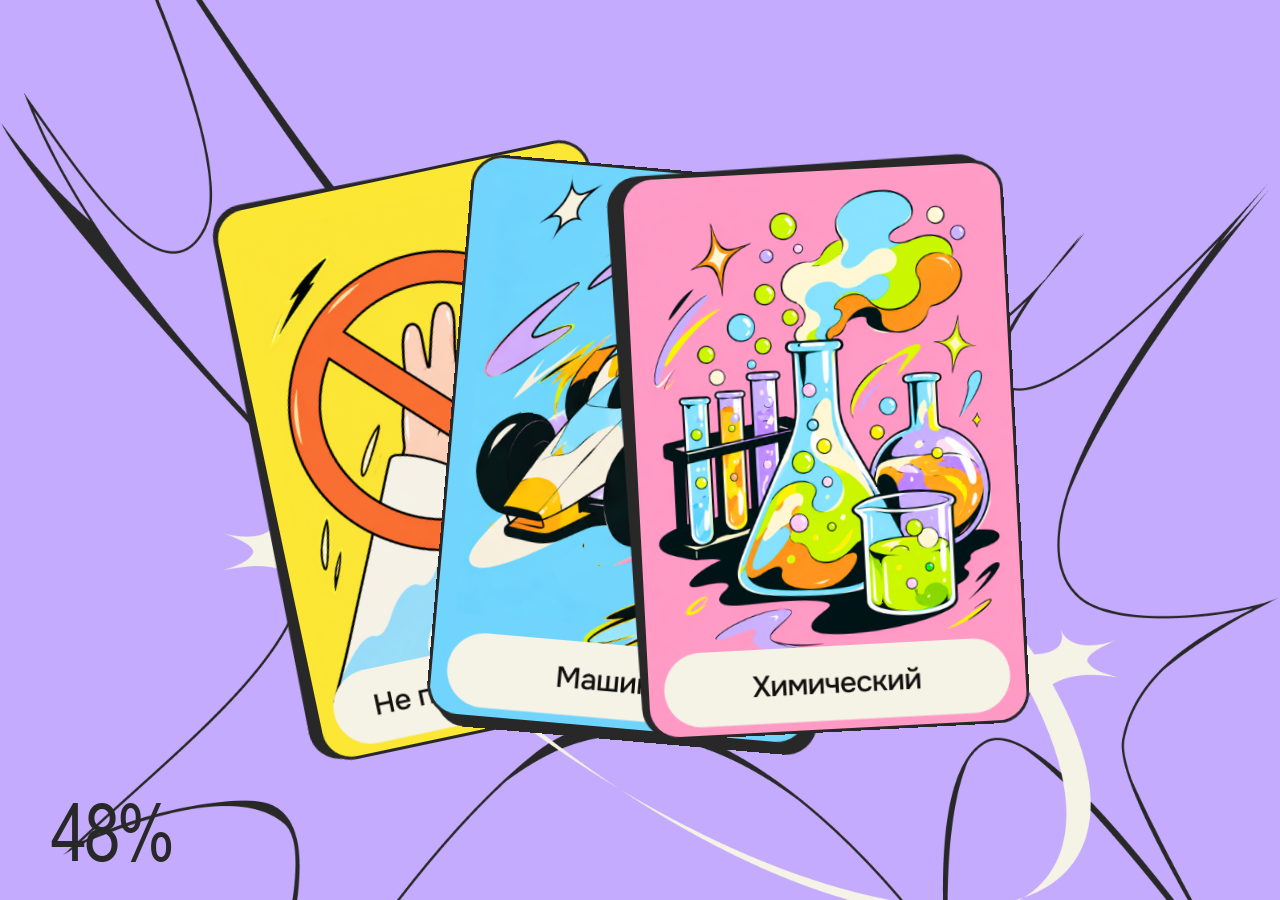
==== index.html @ 73726c88 "shitty updates" ====
<!doctype html>
<html lang="en">
  <head>
    <meta charset="UTF-8" />
    <meta name="viewport" content="width=device-width, initial-scale=1.0" />
    <meta
      name="description"
      content="Не твоё — социальный проект о стереотипах и выборе профессии."
    />
    <title>Не твоё — социальный проект</title>
    <link rel="stylesheet" href="./stylesheets/style.css" />
    <script src="./js/main.js" defer></script>
  </head>
  <body>
    <div
      class="preloader"
      id="preloader"
      aria-label="Загрузка сайта"
      role="status"
    >
      <div class="preloader__visual">
        <div class="preloader_card preloader_card--1">
          <div class="preloader_card__inner">
            <img src="./assets/cards/hand-down.png" alt="" />
            <div class="preloader_card__bg preloader_card__bg--1"></div>
          </div>
        </div>
        <div class="preloader_card preloader_card--2">
          <div class="preloader_card__inner">
            <img src="./assets/cards/car.png" alt="" />
            <div class="preloader_card__bg preloader_card__bg--2"></div>
          </div>
        </div>
        <div class="preloader_card preloader_card--3">
          <div class="preloader_card__inner">
            <img src="./assets/cards/chem.png" alt="" />
            <div class="preloader_card__bg preloader_card__bg--3"></div>
          </div>
        </div>
        <div class="preloader__number" id="loadingPercent">0%</div>
      </div>
    </div>
  <main class="main">
    <div class="menu">
      <a href="./about.html" class="menu_item">о проекте</a>
      <a href="./episodes/episode-1.html" class="menu_item">история</a>
      <a href="#" class="menu_item">советы</a>
    </div>
    <h1>Не твоё</h1>
    <h3>— фраза, с которой начинается выбор</h3>
    <div class="buttons_block">
      <a href="./episodes/episode-1.html" class="main__start text_h4">Начать историю</a>
      <button
        type="button"
        class="main__help"
        id="openRules"
        aria-label="Правила игры"></button>
    </div>
    <div class="main__cards">
      <div class="main__card main__card--1">
        <div class="main__card-inner">
          <img src="./assets/cards/hand-down.png" alt="">
          <div class="main__card-bg main__card-bg--1"></div>
        </div>
      </div>

      <div class="main__card main__card--2">
        <div class="main__card-inner">
          <img src="./assets/cards/car.png" alt="">
          <div class="main__card-bg main__card-bg--2"></div>
        </div>
      </div>

      <div class="main__card main__card--3">
        <div class="main__card-inner">
          <img src="./assets/cards/chem.png" alt="">
          <div class="main__card-bg main__card-bg--3"></div>
        </div>
      </div>

    </div>
  </main>
  <dialog class="rules-modal" id="rulesModal" aria-labelledby="rulesTitle">
  <div class="rules-modal__content">
    <h2 id="rulesTitle">Правила игры</h2>

    <p>
      Вам предстоит пройти путь девушки от&nbsp;детства до&nbsp;выбора профессии. На&nbsp;каждом этапе вы&nbsp;выбираете одну из&nbsp;карт&nbsp;— реакцию взрослого на&nbsp;её&nbsp;интересы и&nbsp;решения. После&nbsp;каждого выбора вы&nbsp;увидите, как&nbsp;он&nbsp;может повлиять на&nbsp;её&nbsp;восприятие себя и&nbsp;своих возможностей.
    </p>

    <button
      type="button"
      class="rules-modal__close"
      id="closeRules"
      aria-label="Закрыть правила"
    >
    </button>
  </div>
</dialog>
<script src="./js/rules.js" defer></script>
  </body>
</html>
---- stylesheets/style.css ----
@import url(reset.css);
@import url(fonts.css);
@import url(layout.css);
@import url(adaptive.css);
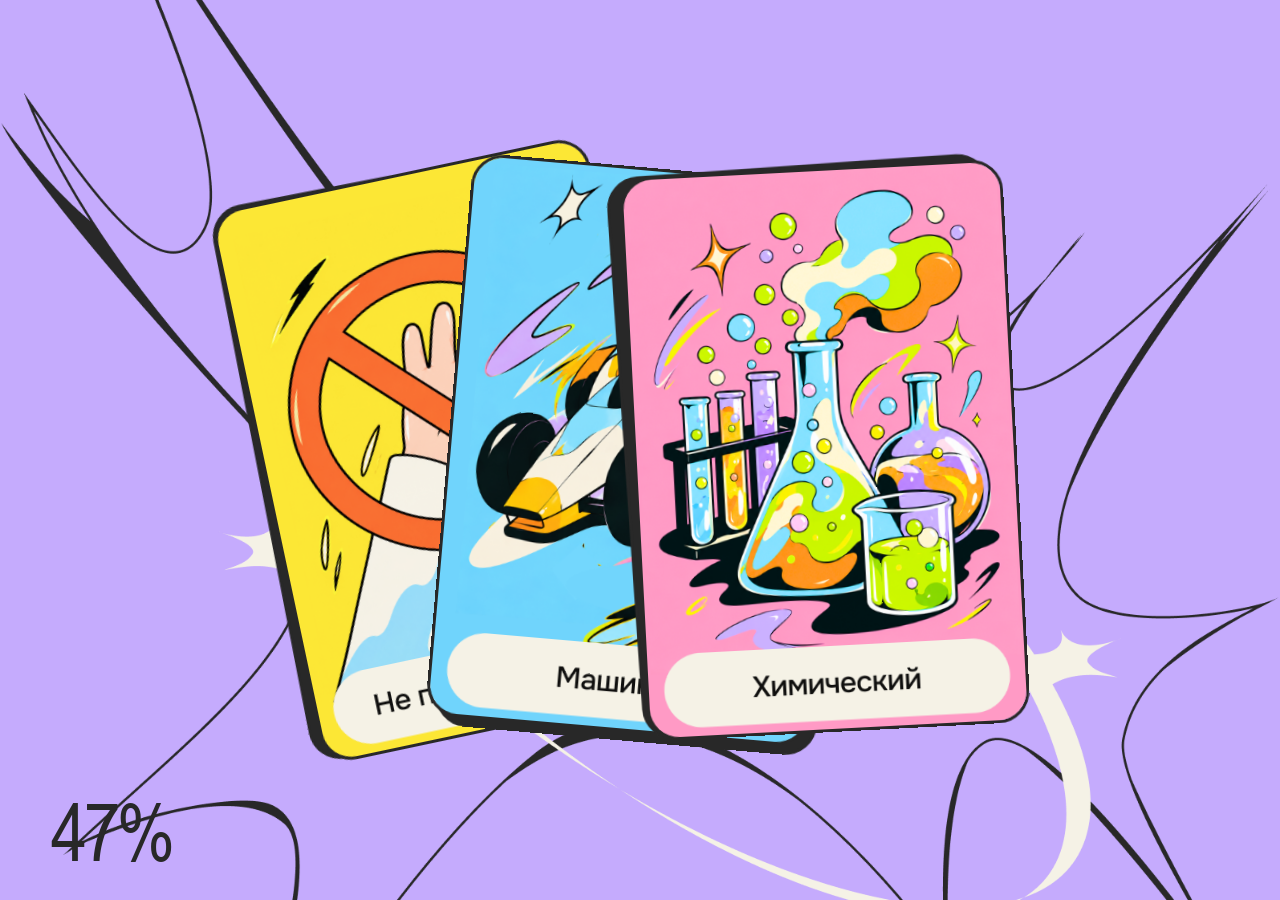
==== commit 2273e402: "main page" ====
--- a/index.html
+++ b/index.html
@@ -9,6 +9,7 @@
     />
     <title>Не твоё — социальный проект</title>
     <link rel="stylesheet" href="./stylesheets/style.css" />
+    <link rel="shortcut icon" href="./assets/close.svg" type="image/x-icon">
     <script src="./js/main.js" defer></script>
   </head>
   <body>
@@ -46,8 +47,8 @@
       <a href="./episodes/episode-1.html" class="menu_item">история</a>
       <a href="#" class="menu_item">советы</a>
     </div>
-    <h1>Не твоё</h1>
-    <h3>— фраза, с которой начинается выбор</h3>
+    <h1 class="text_h1 main_h1">Не твоё</h1>
+    <h3 class="text_h3 main_h3">фраза, с которой начинается выбор</h3>
     <div class="buttons_block">
       <a href="./episodes/episode-1.html" class="main__start text_h4">Начать историю</a>
       <button
@@ -82,9 +83,9 @@
   </main>
   <dialog class="rules-modal" id="rulesModal" aria-labelledby="rulesTitle">
   <div class="rules-modal__content">
-    <h2 id="rulesTitle">Правила игры</h2>
+    <h2 class="text_h2" id="rulesTitle">Правила игры</h2>
 
-    <p>
+    <p class="text_m">
       Вам предстоит пройти путь девушки от&nbsp;детства до&nbsp;выбора профессии. На&nbsp;каждом этапе вы&nbsp;выбираете одну из&nbsp;карт&nbsp;— реакцию взрослого на&nbsp;её&nbsp;интересы и&nbsp;решения. После&nbsp;каждого выбора вы&nbsp;увидите, как&nbsp;он&nbsp;может повлиять на&nbsp;её&nbsp;восприятие себя и&nbsp;своих возможностей.
     </p>
 
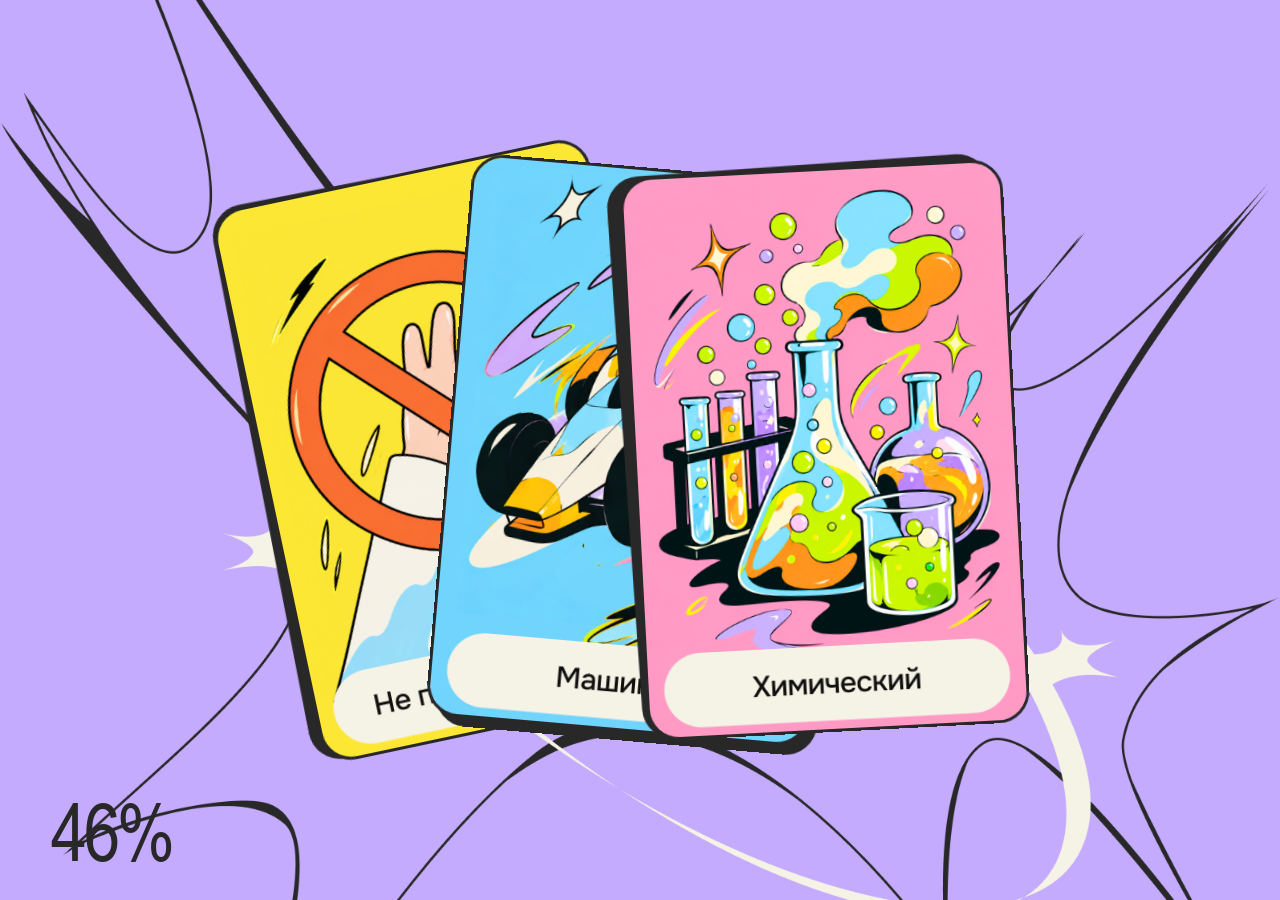
==== commit 72bb59e7: "fixed episode 2" ====
--- a/index.html
+++ b/index.html
@@ -42,12 +42,12 @@
       </div>
     </div>
   <main class="main">
-    <div class="menu">
+    <nav class="menu" aria-label="Навигация">
       <a href="./about.html" class="menu_item">о проекте</a>
-      <a href="./episodes/episode-1.html" class="menu_item">история</a>
-      <a href="#" class="menu_item">советы</a>
-    </div>
-    <h1 class="text_h1 main_h1">Не твоё</h1>
+      <a href="./index.html" class="menu_item">история</a>
+      <a href="./situations.html" class="menu_item">разборы</a>
+    </nav>
+    <h1 class="main_h1">Не твоё</h1>
     <h3 class="text_h3 main_h3">фраза, с которой начинается выбор</h3>
     <div class="buttons_block">
       <a href="./episodes/episode-1.html" class="main__start text_h4">Начать историю</a>
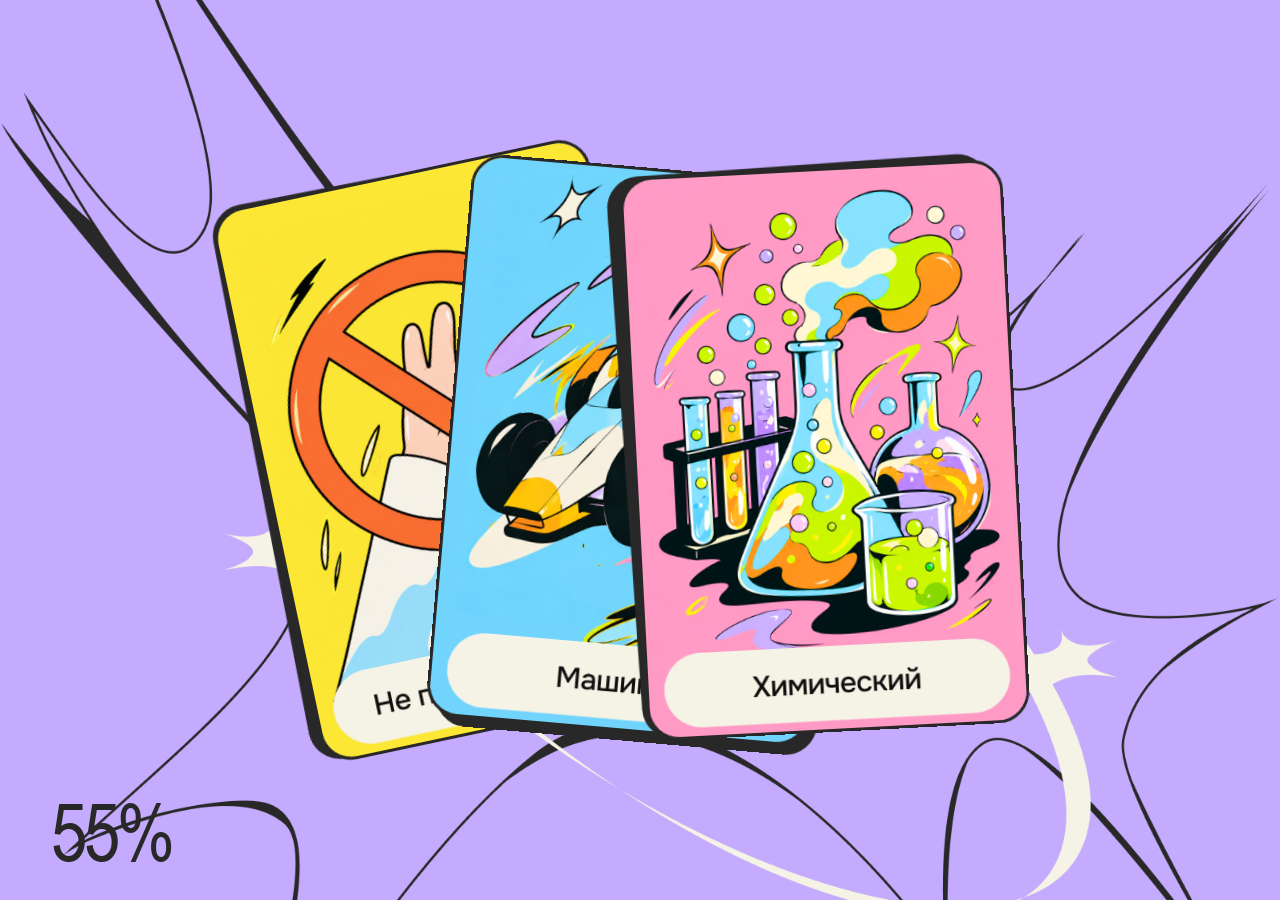
==== commit ee14483c: "adjusted main page" ====
--- a/index.html
+++ b/index.html
@@ -47,6 +47,10 @@
       <a href="./index.html" class="menu_item">история</a>
       <a href="./situations.html" class="menu_item">разборы</a>
     </nav>
+    <img src="./assets/green_buble.svg" alt="" class="main_green_bubble">
+    <div class="main_bubble">
+      <p>Ну ты же<br>девочка!</p>
+    </div>
     <h1 class="main_h1">Не твоё</h1>
     <h3 class="text_h3 main_h3">фраза, с которой начинается выбор</h3>
     <div class="buttons_block">
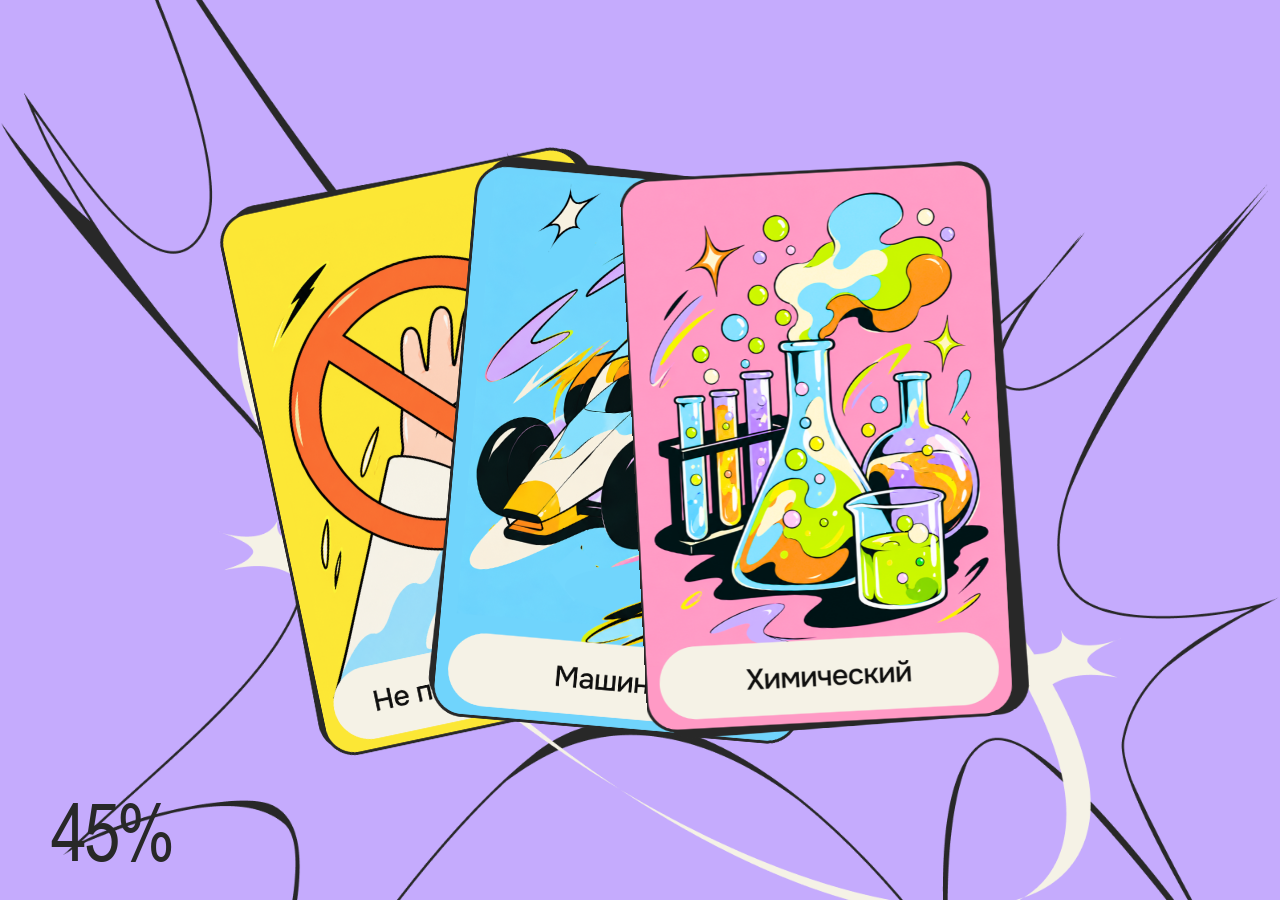
==== commit da2427f1: "adjustments" ====
--- a/index.html
+++ b/index.html
@@ -23,19 +23,16 @@
         <div class="preloader_card preloader_card--1">
           <div class="preloader_card__inner">
             <img src="./assets/cards/hand-down.png" alt="" />
-            <div class="preloader_card__bg preloader_card__bg--1"></div>
           </div>
         </div>
         <div class="preloader_card preloader_card--2">
           <div class="preloader_card__inner">
             <img src="./assets/cards/car.png" alt="" />
-            <div class="preloader_card__bg preloader_card__bg--2"></div>
           </div>
         </div>
         <div class="preloader_card preloader_card--3">
           <div class="preloader_card__inner">
             <img src="./assets/cards/chem.png" alt="" />
-            <div class="preloader_card__bg preloader_card__bg--3"></div>
           </div>
         </div>
         <div class="preloader__number" id="loadingPercent">0%</div>
@@ -65,21 +62,18 @@
       <div class="main__card main__card--1">
         <div class="main__card-inner">
           <img src="./assets/cards/hand-down.png" alt="">
-          <div class="main__card-bg main__card-bg--1"></div>
         </div>
       </div>
 
       <div class="main__card main__card--2">
         <div class="main__card-inner">
           <img src="./assets/cards/car.png" alt="">
-          <div class="main__card-bg main__card-bg--2"></div>
         </div>
       </div>
 
       <div class="main__card main__card--3">
         <div class="main__card-inner">
           <img src="./assets/cards/chem.png" alt="">
-          <div class="main__card-bg main__card-bg--3"></div>
         </div>
       </div>
 
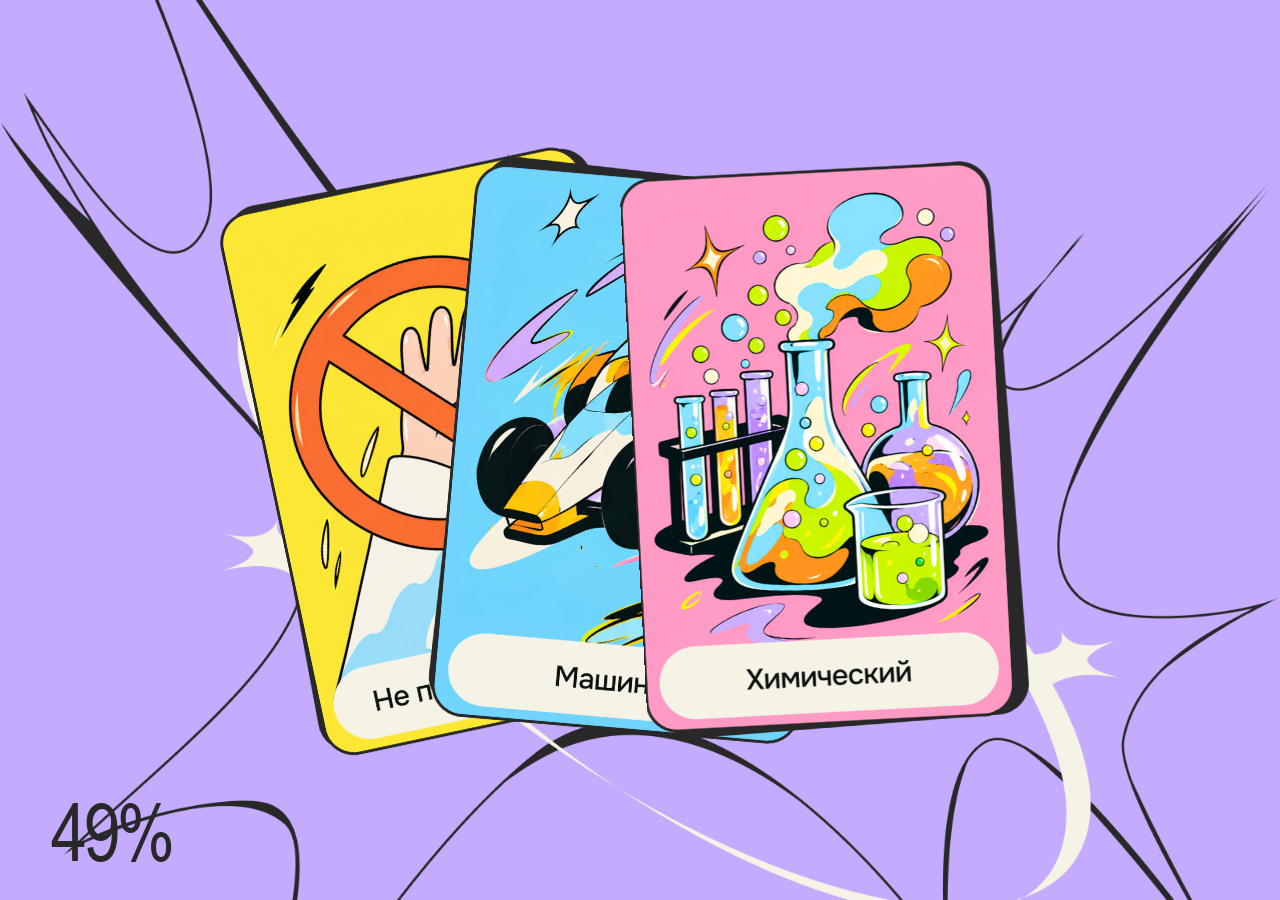
==== commit 695058ab: "added counter" ====
--- a/index.html
+++ b/index.html
@@ -11,6 +11,19 @@
     <link rel="stylesheet" href="./stylesheets/style.css" />
     <link rel="shortcut icon" href="./assets/close.svg" type="image/x-icon">
     <script src="./js/main.js" defer></script>
+    <!-- Yandex.Metrika counter -->
+    <script type="text/javascript">
+        (function(m,e,t,r,i,k,a){
+            m[i]=m[i]||function(){(m[i].a=m[i].a||[]).push(arguments)};
+            m[i].l=1*new Date();
+            for (var j = 0; j < document.scripts.length; j++) {if (document.scripts[j].src === r) { return; }}
+            k=e.createElement(t),a=e.getElementsByTagName(t)[0],k.async=1,k.src=r,a.parentNode.insertBefore(k,a)
+        })(window, document,'script','https://mc.yandex.ru/metrika/tag.js?id=113823030', 'ym');
+
+        ym(113823030, 'init', {ssr:true, webvisor:true, clickmap:true, ecommerce:"dataLayer", referrer: document.referrer, url: location.href, accurateTrackBounce:true, trackLinks:true});
+    </script>
+    <noscript><div><img src="https://mc.yandex.ru/watch/113823030" style="position:absolute; left:-9999px;" alt="" /></div></noscript>
+    <!-- /Yandex.Metrika counter -->
   </head>
   <body>
     <div
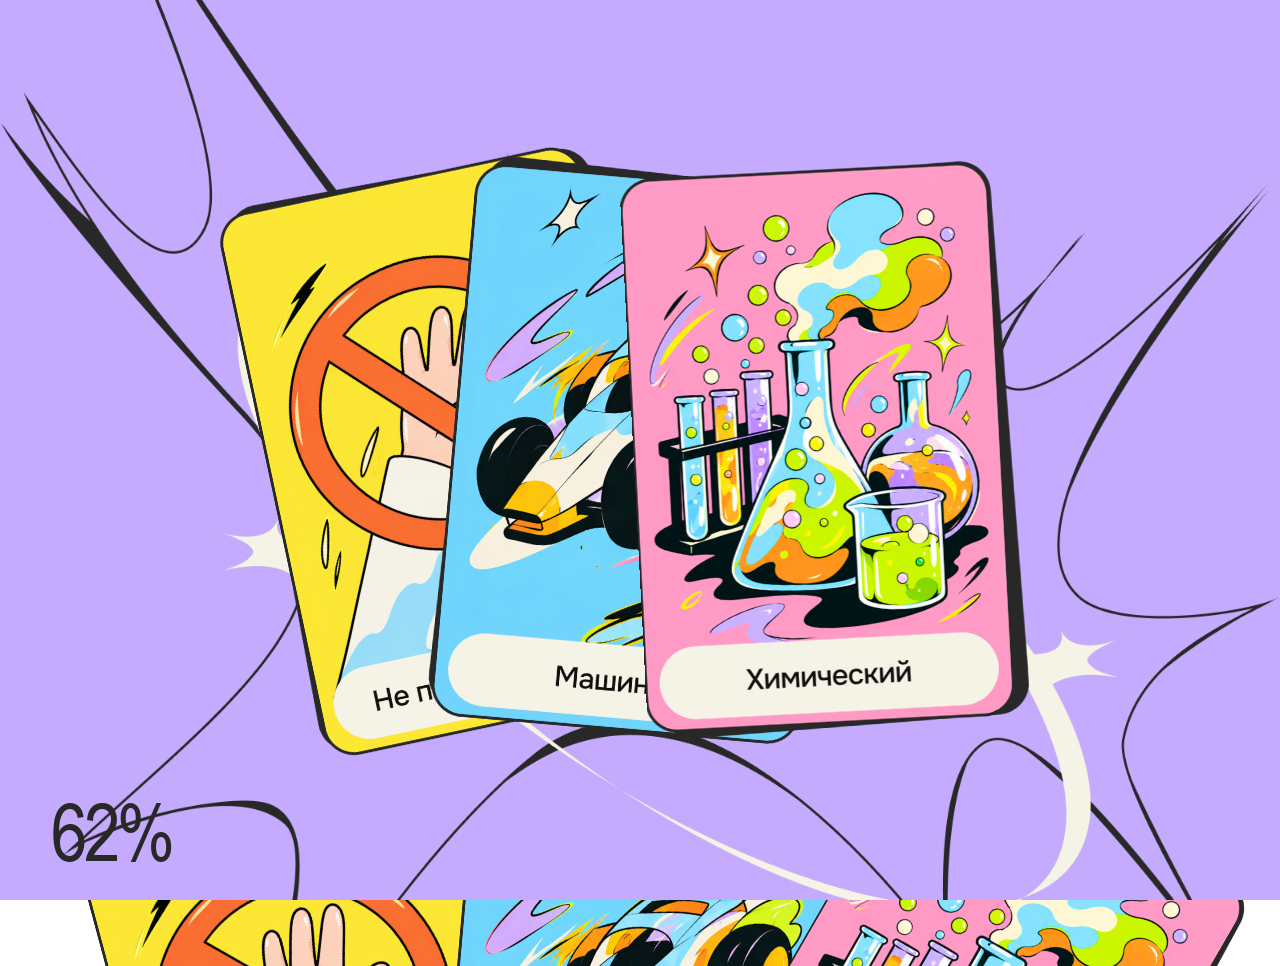
==== commit 68c3a2e0: "index fixes" ====
--- a/index.html
+++ b/index.html
@@ -25,7 +25,7 @@
     <noscript><div><img src="https://mc.yandex.ru/watch/113823030" style="position:absolute; left:-9999px;" alt="" /></div></noscript>
     <!-- /Yandex.Metrika counter -->
   </head>
-  <body>
+  <body class="index_body">
     <div
       class="preloader"
       id="preloader"
@@ -51,12 +51,13 @@
         <div class="preloader__number" id="loadingPercent">0%</div>
       </div>
     </div>
-  <main class="main">
     <nav class="menu" aria-label="Навигация">
       <a href="./about.html" class="menu_item">о проекте</a>
       <a href="./index.html" class="menu_item">история</a>
       <a href="./situations.html" class="menu_item">разборы</a>
     </nav>
+  <main class="main">
+
     <img src="./assets/green_buble.svg" alt="" class="main_green_bubble">
     <div class="main_bubble">
       <p>Ну ты же<br>девочка!</p>
